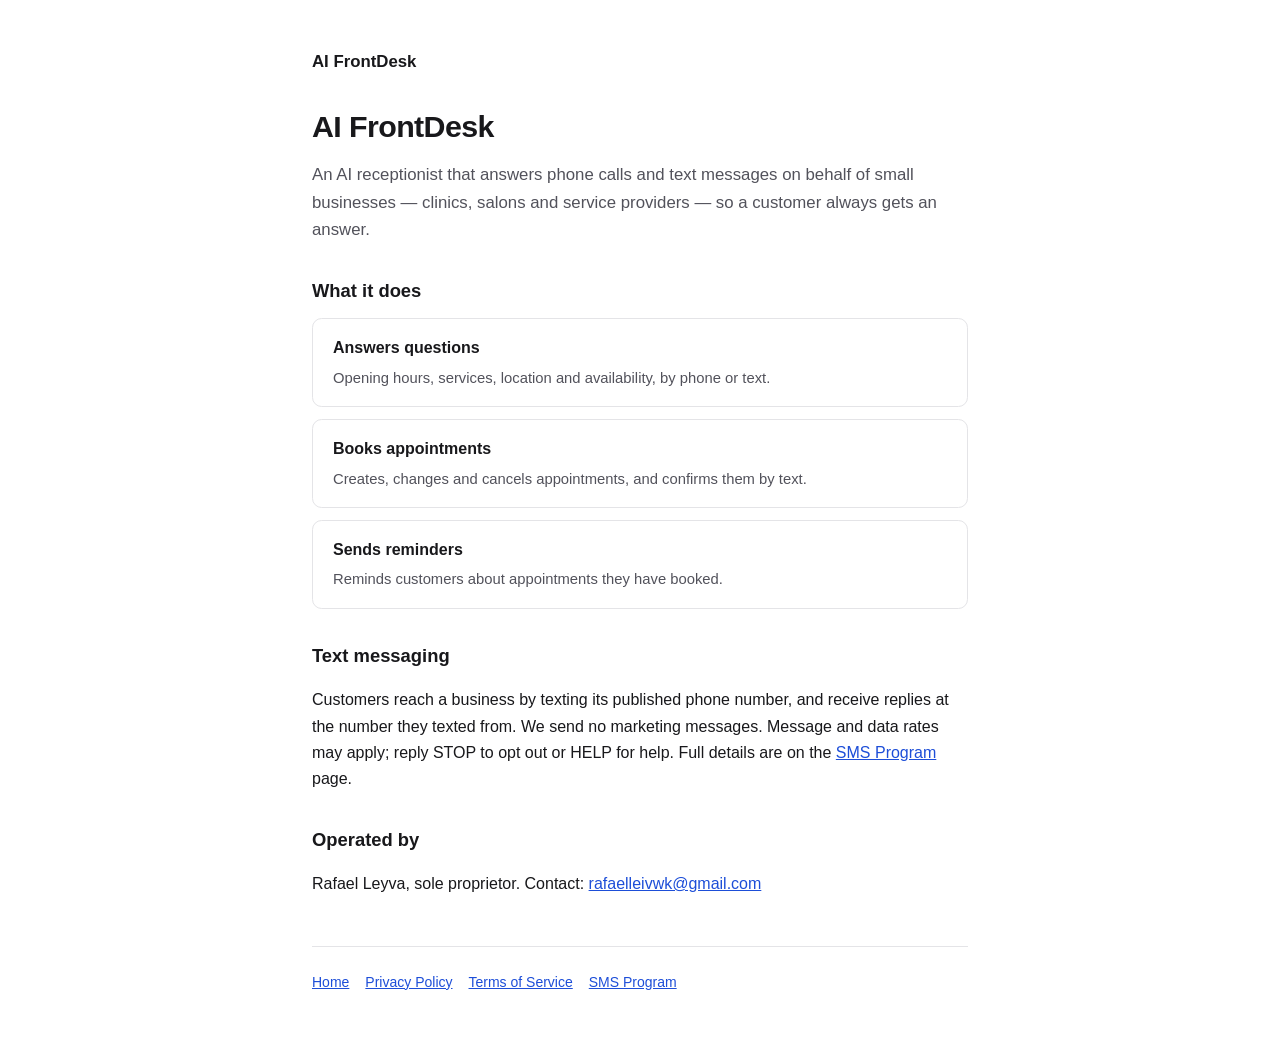
==== index.html @ aa2543da "Sitio público: descripción del servicio y páginas legales Necesario para el registro A2P 10DLC: el r" ====
<!doctype html>
<html lang="en">
<head>
<meta charset="utf-8">
<meta name="viewport" content="width=device-width, initial-scale=1">
<title>AI FrontDesk</title>
<meta name="description" content="AI receptionist that answers calls and text messages for small businesses.">
<link rel="stylesheet" href="style.css">
</head>
<body>
<div class="wrap">
<header><a class="brand" href="./">AI FrontDesk</a></header>
<h1>AI FrontDesk</h1>
<p class="lead">An AI receptionist that answers phone calls and text messages on behalf of small
businesses &mdash; clinics, salons and service providers &mdash; so a customer always gets an answer.</p>

<h2>What it does</h2>
<div class="card"><h3>Answers questions</h3><p>Opening hours, services, location and availability, by phone or text.</p></div>
<div class="card"><h3>Books appointments</h3><p>Creates, changes and cancels appointments, and confirms them by text.</p></div>
<div class="card"><h3>Sends reminders</h3><p>Reminds customers about appointments they have booked.</p></div>

<h2>Text messaging</h2>
<p>Customers reach a business by texting its published phone number, and receive replies at the
number they texted from. We send no marketing messages. Message and data rates may apply; reply
STOP to opt out or HELP for help. Full details are on the
<a href="sms.html">SMS Program</a> page.</p>

<h2>Operated by</h2>
<p>Rafael Leyva, sole proprietor. Contact: <a href="mailto:rafaelleivwk@gmail.com">rafaelleivwk@gmail.com</a></p>
<nav class="footer">
  <a href="./">Home</a>
  <a href="privacy.html">Privacy Policy</a>
  <a href="terms.html">Terms of Service</a>
  <a href="sms.html">SMS Program</a>
</nav>
</div>
</body>
</html>
---- style.css ----
:root {
  --bg: #ffffff; --fg: #18181b; --muted: #52525b; --line: #e4e4e7; --accent: #1d4ed8;
}
@media (prefers-color-scheme: dark) {
  :root { --bg: #0b0b0e; --fg: #ededf0; --muted: #a1a1aa; --line: #27272a; --accent: #93b4ff; }
}
* { box-sizing: border-box; }
body {
  margin: 0; background: var(--bg); color: var(--fg);
  font: 16px/1.65 -apple-system, BlinkMacSystemFont, "Segoe UI", Roboto, Helvetica, Arial, sans-serif;
}
.wrap { max-width: 44rem; margin: 0 auto; padding: 3rem 1.5rem 4rem; }
header a.brand { font-weight: 700; font-size: 1.05rem; color: var(--fg); text-decoration: none; }
h1 { font-size: 1.9rem; line-height: 1.2; margin: 2rem 0 .25rem; letter-spacing: -.02em; }
h2 { font-size: 1.15rem; margin: 2rem 0 .5rem; }
.updated { color: var(--muted); font-size: .875rem; margin: 0 0 2rem; }
p, li { color: var(--fg); }
ul { padding-left: 1.25rem; }
li { margin: .25rem 0; }
a { color: var(--accent); }
blockquote {
  margin: 1rem 0; padding: .75rem 1rem; border-left: 3px solid var(--line);
  color: var(--muted); font-style: italic;
}
nav.footer {
  margin-top: 3rem; padding-top: 1.5rem; border-top: 1px solid var(--line);
  display: flex; flex-wrap: wrap; gap: 1rem; font-size: .875rem;
}
.lead { font-size: 1.05rem; color: var(--muted); }
.card { border: 1px solid var(--line); border-radius: .6rem; padding: 1rem 1.25rem; margin: .75rem 0; }
.card h3 { margin: 0 0 .25rem; font-size: 1rem; }
.card p { margin: 0; color: var(--muted); font-size: .925rem; }
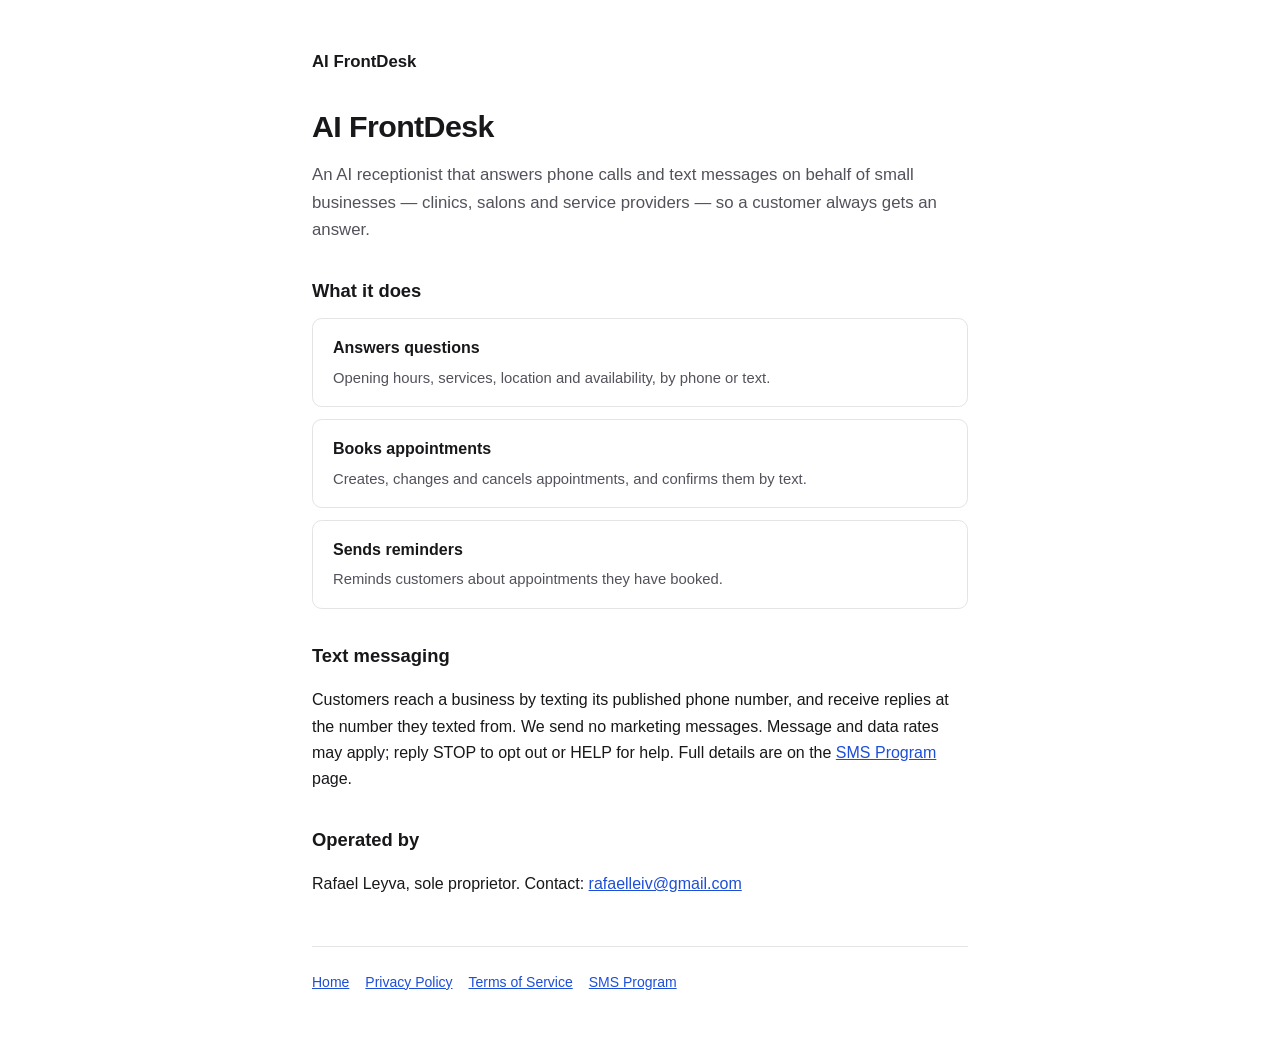
==== commit ae0f6419: "Contacto público: rafaelleiv@gmail.com" ====
--- a/index.html
+++ b/index.html
@@ -26,7 +26,7 @@
 <a href="sms.html">SMS Program</a> page.</p>
 
 <h2>Operated by</h2>
-<p>Rafael Leyva, sole proprietor. Contact: <a href="mailto:rafaelleivwk@gmail.com">rafaelleivwk@gmail.com</a></p>
+<p>Rafael Leyva, sole proprietor. Contact: <a href="mailto:rafaelleiv@gmail.com">rafaelleiv@gmail.com</a></p>
 <nav class="footer">
   <a href="./">Home</a>
   <a href="privacy.html">Privacy Policy</a>
